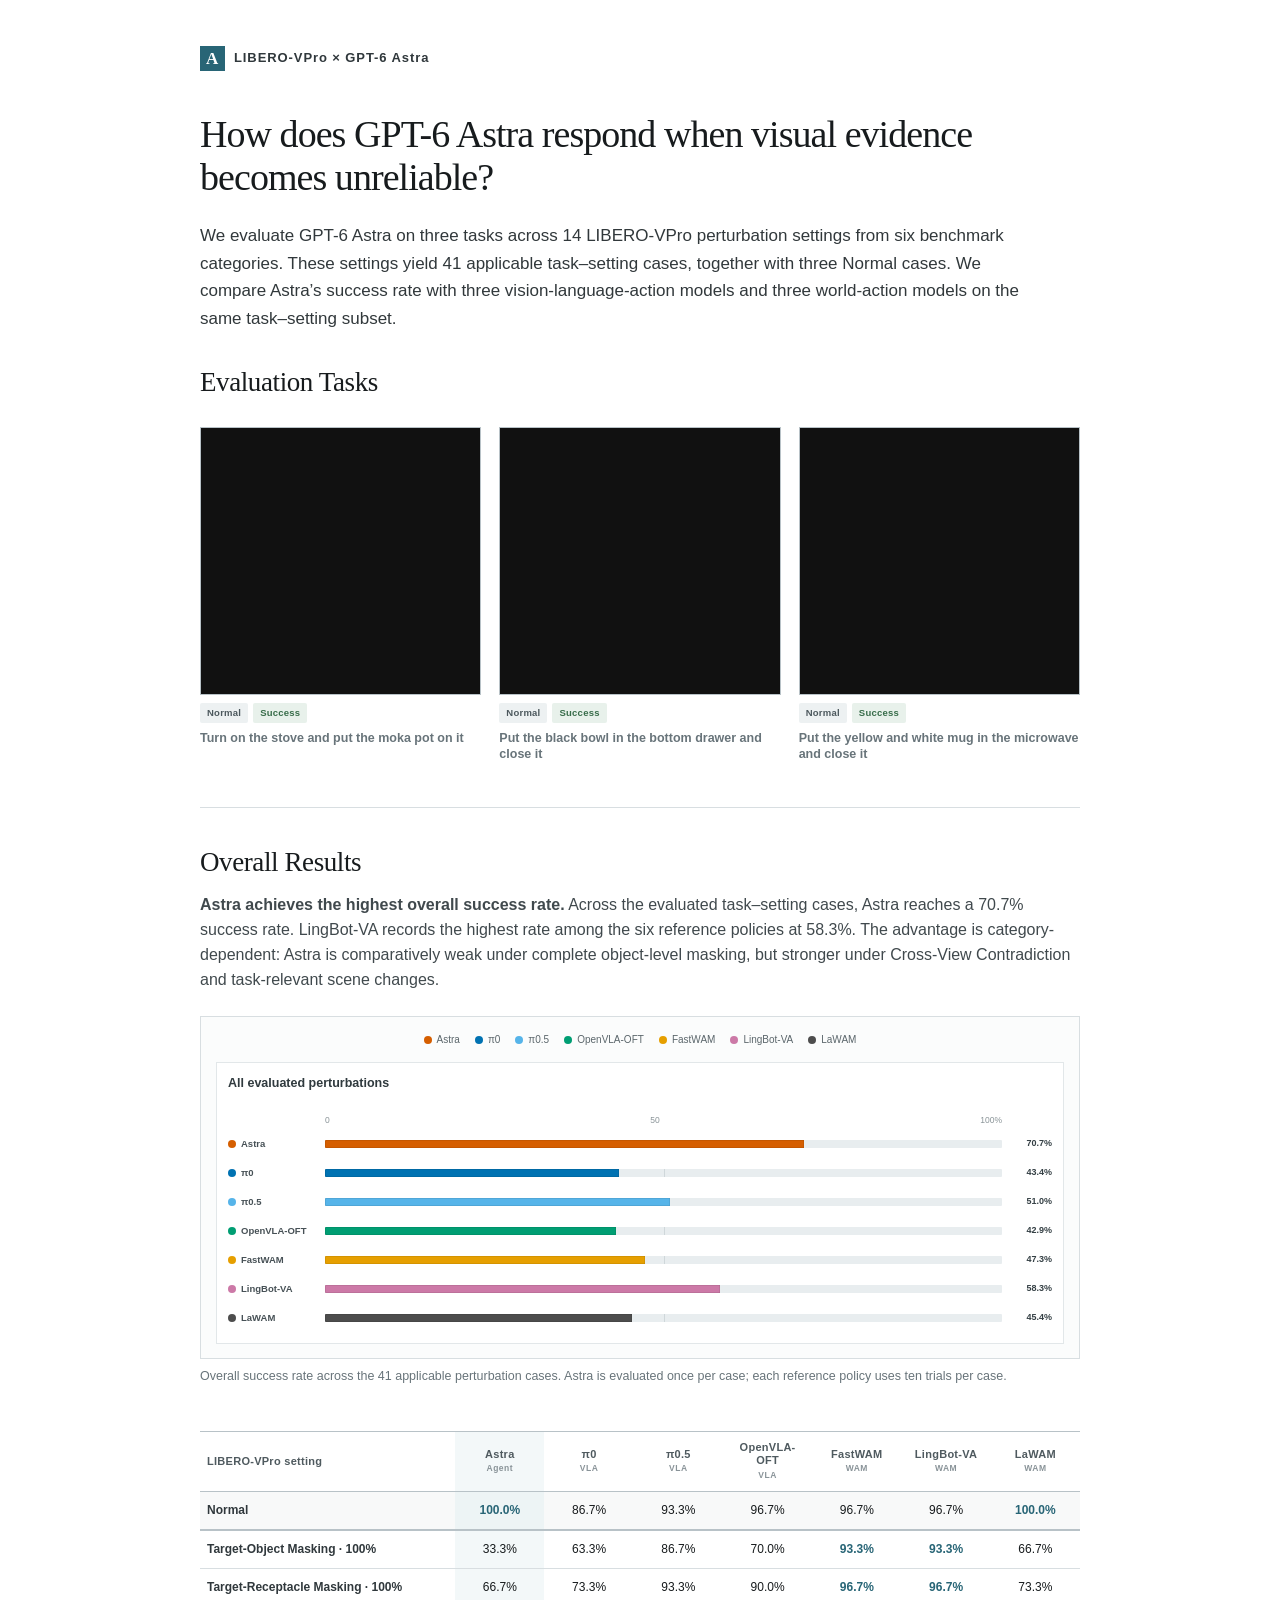
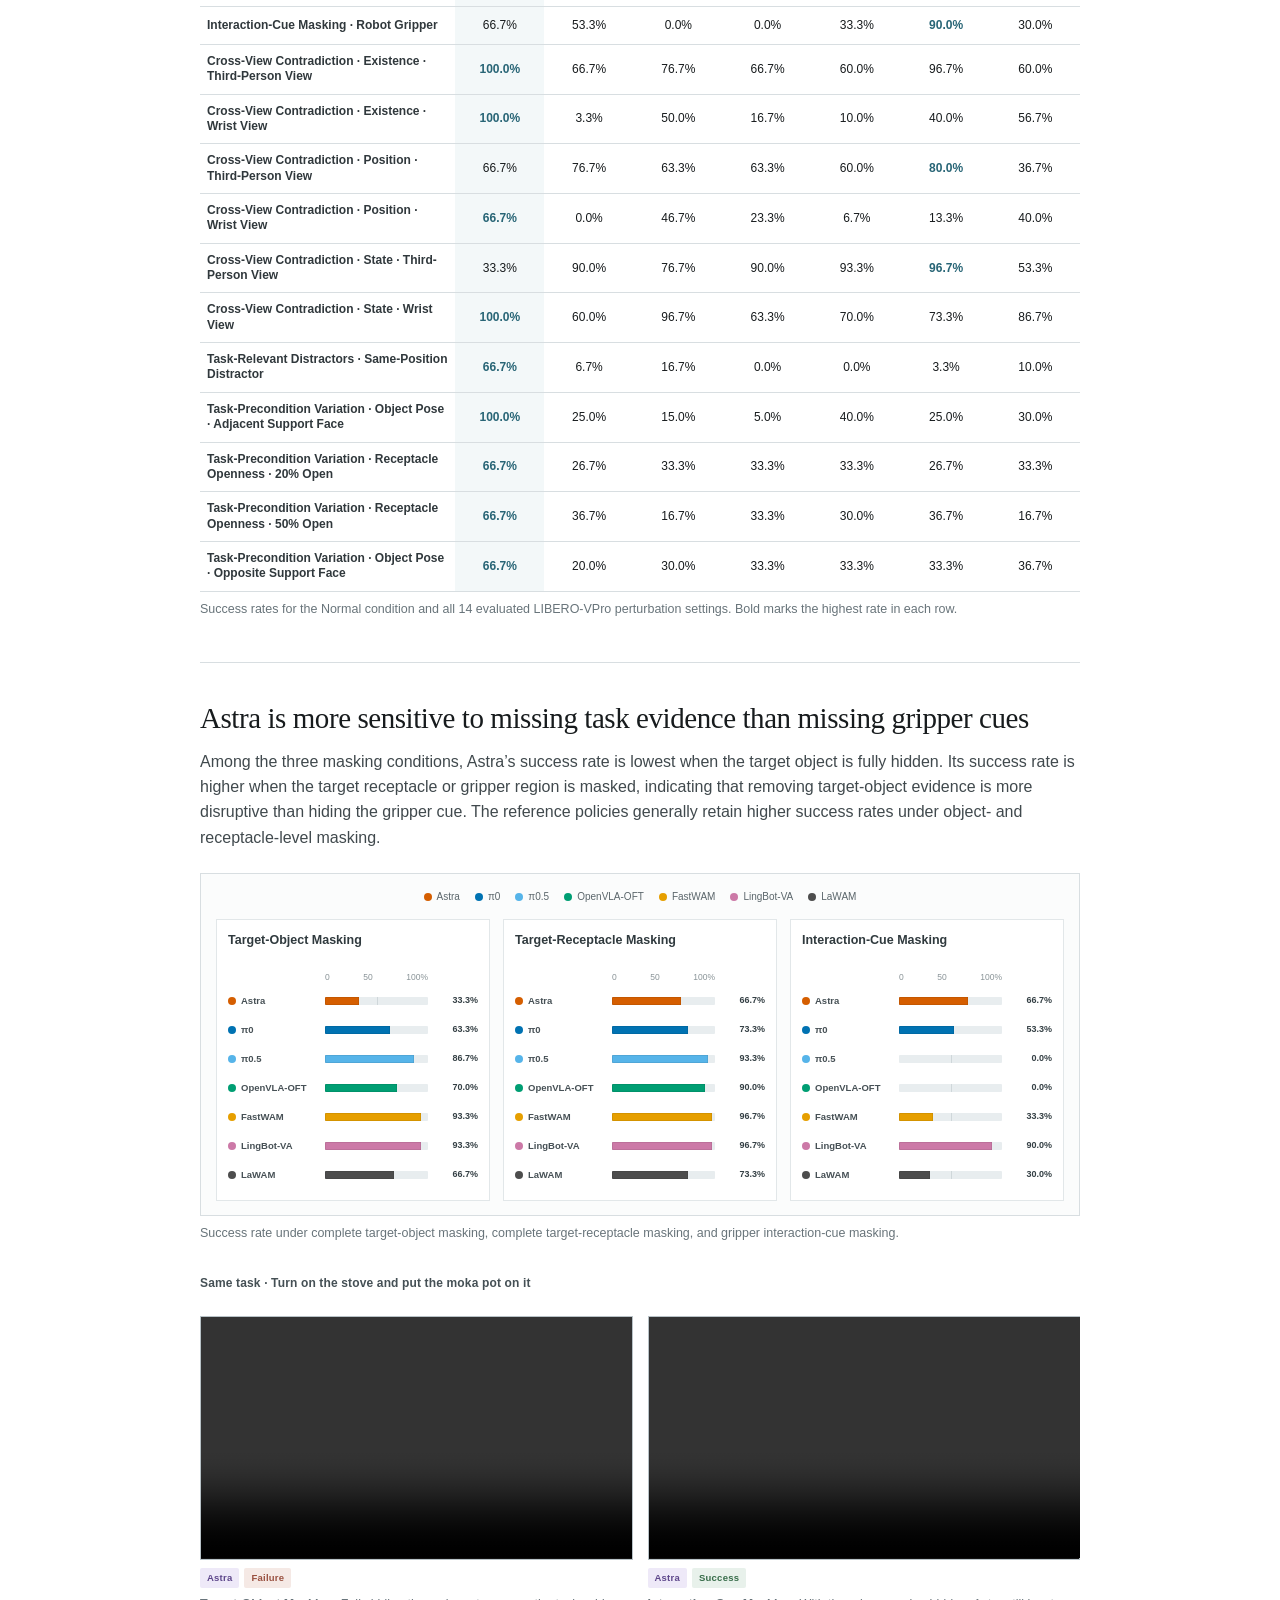
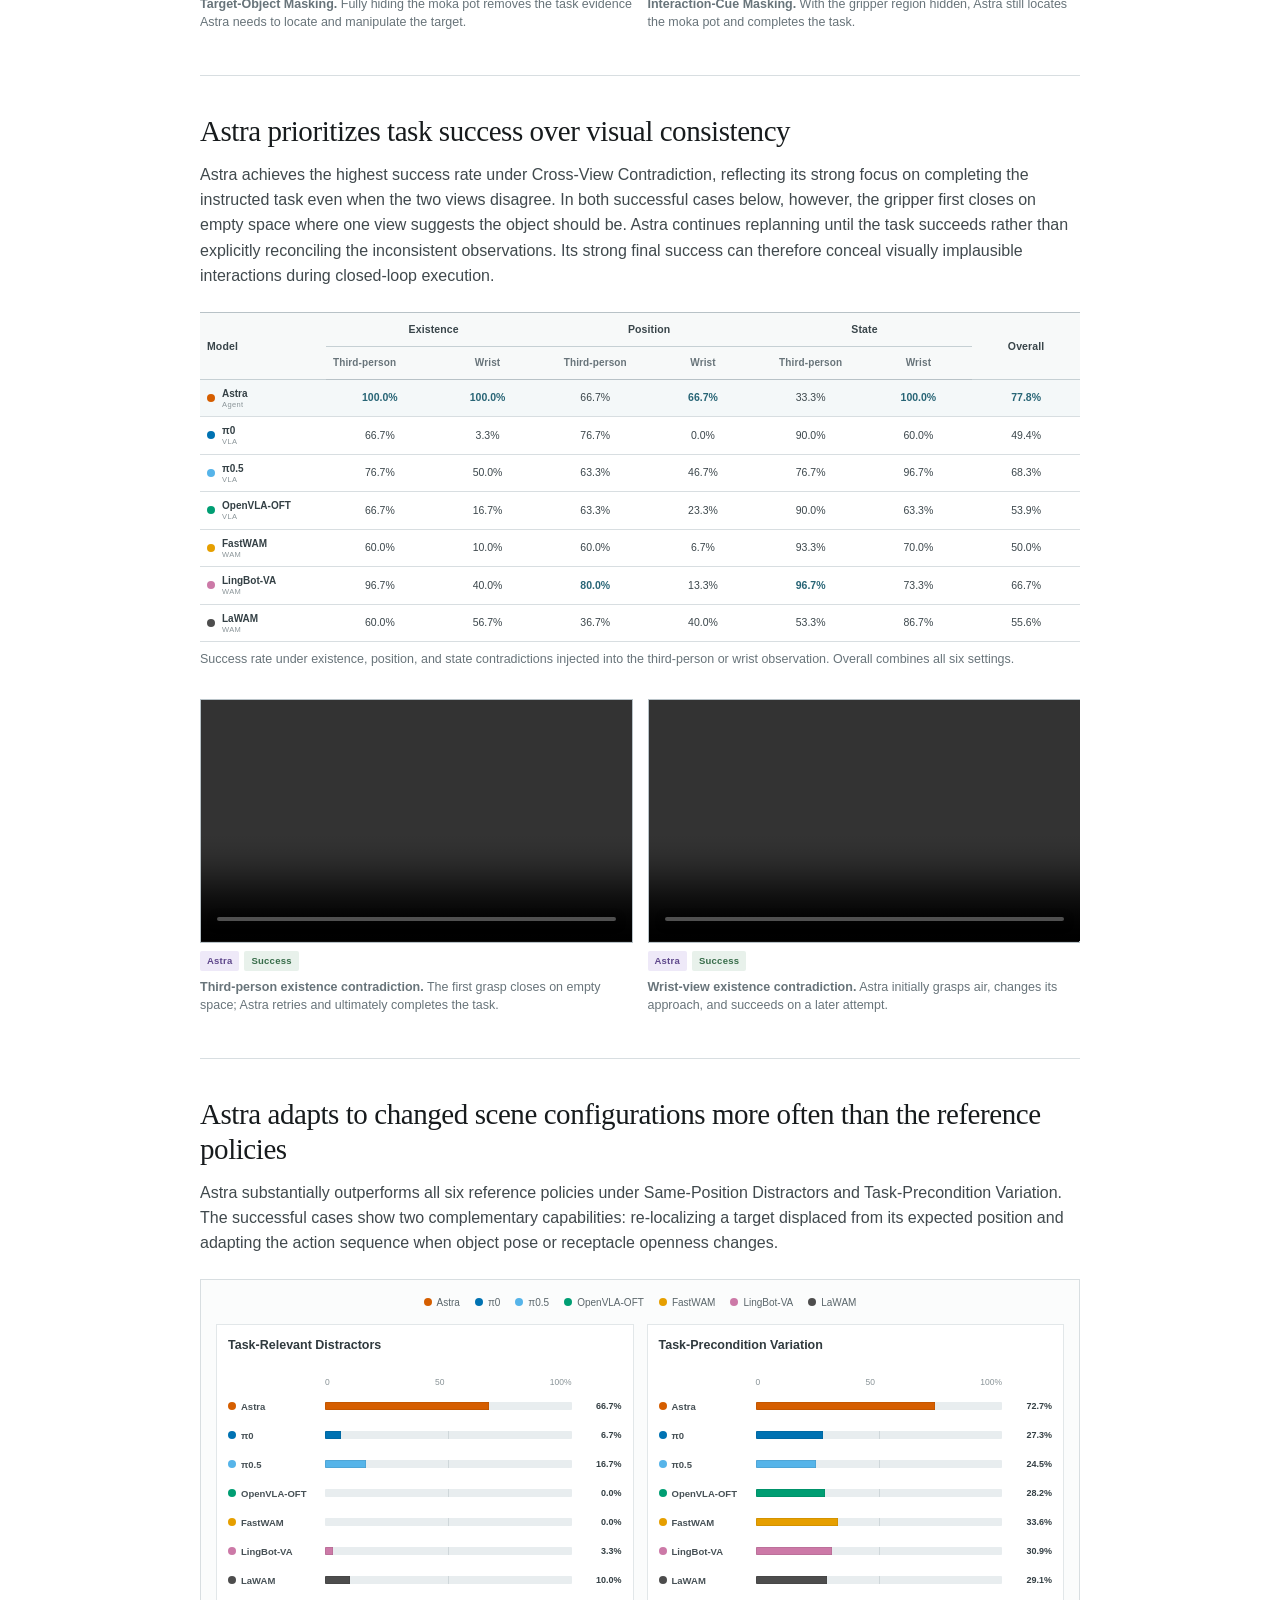
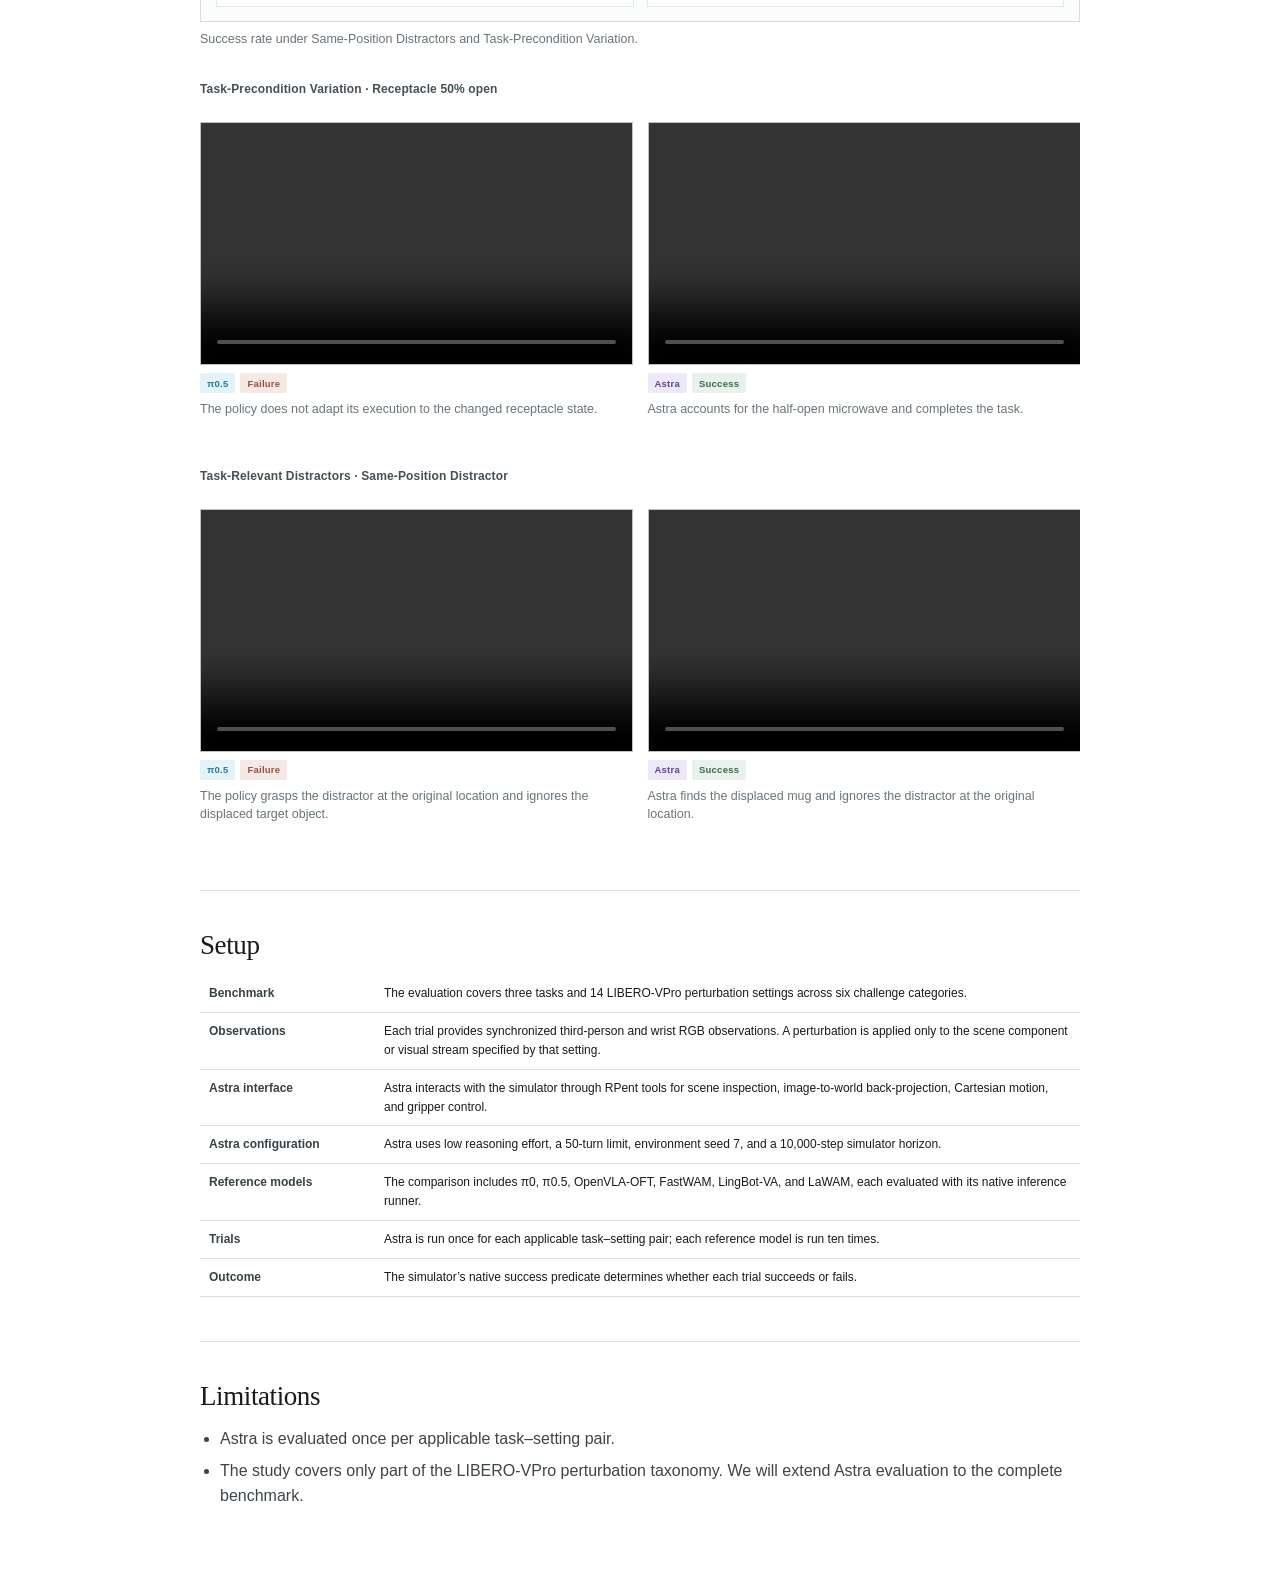
==== astra_libero-vpro.html @ 48357c85 "Rename Astra evaluation page" ====
<!doctype html>
<html lang="en">
<head>
  <meta charset="utf-8">
  <meta name="viewport" content="width=device-width, initial-scale=1">
  <title>GPT-6 Astra on LIBERO-VPro</title>
  <meta name="description" content="GPT-6 Astra evaluated on a targeted subset of LIBERO-VPro and compared with six robotic foundation models.">
  <link rel="canonical" href="https://huiqiongli.github.io/LIBERO-VPro/astra_libero-vpro.html">
  <link rel="stylesheet" href="assets/css/libero-vpro-formal.css?v=20260929-roboharm-structure-v23">
</head>
<body>
  <nav class="toc" aria-label="Contents">
    <div class="toc-title">Contents</div>
    <ul>
      <li><a href="#tasks">Evaluation Tasks</a></li>
      <li><a href="#results">Overall results</a></li>
      <li><a href="#key-findings">Key Findings</a></li>
      <li class="subitem"><a href="#visual-evidence-degradation">Visual Evidence Degradation</a></li>
      <li class="subitem"><a href="#visual-source-consistency">Cross-View Contradiction</a></li>
      <li class="subitem"><a href="#task-relevant-scene-variation">Task-Relevant Scene Variation</a></li>
      <li><a href="#setup">Setup</a></li>
      <li><a href="#limitations">Limitations</a></li>
    </ul>
  </nav>

  <main>
    <div class="wordmark"><span class="wordmark-mark">A</span><span>LIBERO-VPro × GPT-6 Astra</span></div>
    <h1 id="top">How does GPT-6 Astra respond when visual evidence becomes unreliable?</h1>
    <p class="lead">We evaluate GPT-6 Astra on three tasks across 14 LIBERO-VPro perturbation settings from six benchmark categories. These settings yield 41 applicable task–setting cases, together with three Normal cases. We compare Astra’s success rate with three vision-language-action models and three world-action models on the same task–setting subset.</p>

    <h2 class="section-kicker" id="tasks">Evaluation Tasks</h2>
    <div class="setups" aria-label="Evaluated tasks">
      <figure><div class="scene-frame"><video loop muted playsinline preload="metadata" data-playback-rate="2" src="assets/videos/astra_report/normal-stove-moka.mp4"></video></div><figcaption class="setup-title"><span class="case-meta"><span class="case-tag normal">Normal</span><span class="case-tag success">Success</span></span><span>Turn on the stove and put the moka pot on it</span></figcaption></figure>
      <figure><div class="scene-frame"><video loop muted playsinline preload="metadata" data-playback-rate="2" src="assets/videos/astra_report/normal-bowl-drawer.mp4"></video></div><figcaption class="setup-title"><span class="case-meta"><span class="case-tag normal">Normal</span><span class="case-tag success">Success</span></span><span>Put the black bowl in the bottom drawer and close it</span></figcaption></figure>
      <figure><div class="scene-frame"><video loop muted playsinline preload="metadata" data-playback-rate="2" src="assets/videos/astra_report/normal-mug-microwave.mp4"></video></div><figcaption class="setup-title"><span class="case-meta"><span class="case-tag normal">Normal</span><span class="case-tag success">Success</span></span><span>Put the yellow and white mug in the microwave and close it</span></figcaption></figure>
    </div>

    <hr>
    <h2 id="results">Overall Results</h2>
    <p class="sub result-summary"><strong>Astra achieves the highest overall success rate.</strong> Across the evaluated task–setting cases, Astra reaches a 70.7% success rate. LingBot-VA records the highest rate among the six reference policies at 58.3%. The advantage is category-dependent: Astra is comparatively weak under complete object-level masking, but stronger under Cross-View Contradiction and task-relevant scene changes.</p>
    <figure class="chart-figure">
      <div class="chart-panel" id="overall-chart"></div>
      <figcaption>Overall success rate across the 41 applicable perturbation cases. Astra is evaluated once per case; each reference policy uses ten trials per case.</figcaption>
    </figure>
    <div class="table-scroll"><table class="comparison-table condition-table" id="condition-comparison"><thead></thead><tbody></tbody></table></div>
    <p class="figcap">Success rates for the Normal condition and all 14 evaluated LIBERO-VPro perturbation settings. Bold marks the highest rate in each row.</p>

    <hr>
    <div class="section-marker" id="key-findings" aria-hidden="true"></div>
    <h2 class="headline" id="visual-evidence-degradation">Astra is more sensitive to missing task evidence than missing gripper cues</h2>
    <p class="sub">Among the three masking conditions, Astra’s success rate is lowest when the target object is fully hidden. Its success rate is higher when the target receptacle or gripper region is masked, indicating that removing target-object evidence is more disruptive than hiding the gripper cue. The reference policies generally retain higher success rates under object- and receptacle-level masking.</p>
    <figure class="chart-figure">
      <div class="chart-panel" id="masking-chart"></div>
      <figcaption>Success rate under complete target-object masking, complete target-receptacle masking, and gripper interaction-cue masking.</figcaption>
    </figure>
    <section class="comparison-example">
      <h4>Same task · Turn on the stove and put the moka pot on it</h4>
      <div class="vidgrid two comparison-pair">
        <figure><video loop muted playsinline controls preload="metadata" data-playback-rate="2" src="assets/videos/astra_report/target-object-mask-moka.mp4"></video><figcaption><span class="case-meta"><span class="case-tag model astra">Astra</span><span class="case-tag failure">Failure</span></span><strong>Target-Object Masking.</strong> Fully hiding the moka pot removes the task evidence Astra needs to locate and manipulate the target.</figcaption></figure>
        <figure><video loop muted playsinline controls preload="metadata" data-playback-rate="2" src="assets/videos/astra_report/gripper-mask-moka.mp4"></video><figcaption><span class="case-meta"><span class="case-tag model astra">Astra</span><span class="case-tag success">Success</span></span><strong>Interaction-Cue Masking.</strong> With the gripper region hidden, Astra still locates the moka pot and completes the task.</figcaption></figure>
      </div>
    </section>

    <hr>
    <h2 class="headline" id="visual-source-consistency">Astra prioritizes task success over visual consistency</h2>
    <p class="sub">Astra achieves the highest success rate under Cross-View Contradiction, reflecting its strong focus on completing the instructed task even when the two views disagree. In both successful cases below, however, the gripper first closes on empty space where one view suggests the object should be. Astra continues replanning until the task succeeds rather than explicitly reconciling the inconsistent observations. Its strong final success can therefore conceal visually implausible interactions during closed-loop execution.</p>
    <figure class="chart-figure">
      <div class="table-scroll" id="conflict-table"></div>
      <figcaption>Success rate under existence, position, and state contradictions injected into the third-person or wrist observation. Overall combines all six settings.</figcaption>
    </figure>
    <div class="vidgrid two">
      <figure><video loop muted playsinline controls preload="metadata" data-playback-rate="2" src="assets/videos/astra_report/cross-view-third-person-bowl.mp4"></video><figcaption><span class="case-meta"><span class="case-tag model astra">Astra</span><span class="case-tag success">Success</span></span><strong>Third-person existence contradiction.</strong> The first grasp closes on empty space; Astra retries and ultimately completes the task.</figcaption></figure>
      <figure><video loop muted playsinline controls preload="metadata" data-playback-rate="2" src="assets/videos/astra_report/cross-view-wrist-bowl.mp4"></video><figcaption><span class="case-meta"><span class="case-tag model astra">Astra</span><span class="case-tag success">Success</span></span><strong>Wrist-view existence contradiction.</strong> Astra initially grasps air, changes its approach, and succeeds on a later attempt.</figcaption></figure>
    </div>

    <hr>
    <h2 class="headline" id="task-relevant-scene-variation">Astra adapts to changed scene configurations more often than the reference policies</h2>
    <p class="sub">Astra substantially outperforms all six reference policies under Same-Position Distractors and Task-Precondition Variation. The successful cases show two complementary capabilities: re-localizing a target displaced from its expected position and adapting the action sequence when object pose or receptacle openness changes.</p>
    <figure class="chart-figure">
      <div class="chart-panel" id="scene-chart"></div>
      <figcaption>Success rate under Same-Position Distractors and Task-Precondition Variation.</figcaption>
    </figure>
    <div class="comparison-stack">
      <section class="comparison-example">
        <h4>Task-Precondition Variation · Receptacle 50% open</h4>
        <div class="vidgrid two comparison-pair">
          <figure><video loop muted playsinline controls preload="metadata" data-playback-rate="2" src="assets/videos/astra_report/pi05-open50-failure.mp4"></video><figcaption><span class="case-meta"><span class="case-tag model pi05">π0.5</span><span class="case-tag failure">Failure</span></span>The policy does not adapt its execution to the changed receptacle state.</figcaption></figure>
          <figure><video loop muted playsinline controls preload="metadata" data-playback-rate="2" src="assets/videos/astra_report/astra-open50-success.mp4"></video><figcaption><span class="case-meta"><span class="case-tag model astra">Astra</span><span class="case-tag success">Success</span></span>Astra accounts for the half-open microwave and completes the task.</figcaption></figure>
        </div>
      </section>
      <section class="comparison-example">
        <h4>Task-Relevant Distractors · Same-Position Distractor</h4>
        <div class="vidgrid two comparison-pair">
          <figure><video loop muted playsinline controls preload="metadata" data-playback-rate="2" src="assets/videos/astra_report/pi05-same-position-failure.mp4"></video><figcaption><span class="case-meta"><span class="case-tag model pi05">π0.5</span><span class="case-tag failure">Failure</span></span>The policy grasps the distractor at the original location and ignores the displaced target object.</figcaption></figure>
          <figure><video loop muted playsinline controls preload="metadata" data-playback-rate="2" src="assets/videos/astra_report/astra-same-position-success.mp4"></video><figcaption><span class="case-meta"><span class="case-tag model astra">Astra</span><span class="case-tag success">Success</span></span>Astra finds the displaced mug and ignores the distractor at the original location.</figcaption></figure>
        </div>
      </section>
    </div>

    <hr>
    <h2 id="setup">Setup</h2>
    <table class="techsheet">
      <tbody>
        <tr><td class="key">Benchmark</td><td>The evaluation covers three tasks and 14 LIBERO-VPro perturbation settings across six challenge categories.</td></tr>
        <tr><td class="key">Observations</td><td>Each trial provides synchronized third-person and wrist RGB observations. A perturbation is applied only to the scene component or visual stream specified by that setting.</td></tr>
        <tr><td class="key">Astra interface</td><td>Astra interacts with the simulator through RPent tools for scene inspection, image-to-world back-projection, Cartesian motion, and gripper control.</td></tr>
        <tr><td class="key">Astra configuration</td><td>Astra uses low reasoning effort, a 50-turn limit, environment seed 7, and a 10,000-step simulator horizon.</td></tr>
        <tr><td class="key">Reference models</td><td>The comparison includes π0, π0.5, OpenVLA-OFT, FastWAM, LingBot-VA, and LaWAM, each evaluated with its native inference runner.</td></tr>
        <tr><td class="key">Trials</td><td>Astra is run once for each applicable task–setting pair; each reference model is run ten times.</td></tr>
        <tr><td class="key">Outcome</td><td>The simulator’s native success predicate determines whether each trial succeeds or fails.</td></tr>
      </tbody>
    </table>

    <hr>
    <h2 id="limitations">Limitations</h2>
    <ul class="limits">
      <li>Astra is evaluated once per applicable task–setting pair.</li>
      <li>The study covers only part of the LIBERO-VPro perturbation taxonomy. We will extend Astra evaluation to the complete benchmark.</li>
    </ul>
  </main>
  <script src="assets/js/libero-vpro-formal.js?v=20260929-roboharm-structure-v23"></script>
</body>
</html>
---- assets/css/libero-vpro-formal.css ----
:root{
  --ink:#171b1d;
  --muted:#68747a;
  --line:#d8dee1;
  --line-dark:#b8c2c7;
  --teal:#286576;
  --teal-soft:#e9f1f3;
  --success:#4d8b61;
  --success-soft:#e8f1eb;
  --failure:#b86754;
  --failure-soft:#f5e9e5;
  --pending:#c5a25b;
  --pending-soft:#f5f0e5;
  --paper:#fff;
}

*{box-sizing:border-box}
html{scroll-behavior:smooth}
body{
  margin:0;
  background:var(--paper);
  color:var(--ink);
  font-family:"Helvetica Neue",Helvetica,Arial,sans-serif;
  font-size:16px;
  line-height:1.58;
  text-rendering:optimizeLegibility;
}
a{color:var(--teal);text-decoration:none}
a:hover{text-decoration:underline}
main{width:min(880px,calc(100% - 44px));margin:0 auto;padding:46px 0 72px}

.toc{display:none}
.wordmark{display:flex;align-items:center;gap:9px;margin-bottom:42px;font-size:13px;font-weight:700;letter-spacing:.07em;color:#30383c}
.wordmark-mark{display:grid;place-items:center;width:25px;height:25px;background:var(--teal);color:#fff;font-family:Georgia,serif;font-size:17px;font-weight:700;line-height:1}
.wordmark small{margin-left:auto;color:#8a9499;font-size:10px;font-weight:600;letter-spacing:.12em;text-transform:uppercase}
h1{max-width:790px;margin:0 0 13px;font-family:Georgia,"Times New Roman",serif;font-size:38px;font-weight:500;line-height:1.12;letter-spacing:-.025em}
.date,.byline{margin:0;color:var(--muted);font-size:13px}
.byline{margin-top:2px}
.lead{max-width:820px;margin:24px 0 28px;font-size:17px;line-height:1.62;color:#31383b}

h2{margin:0 0 13px;font-family:Georgia,"Times New Roman",serif;font-size:27px;font-weight:500;line-height:1.2;letter-spacing:-.015em}
h2.headline{font-size:29px}
.section-kicker{margin-top:34px}
h3{font-size:18px;line-height:1.35}
.section-marker{height:1px;margin-top:-1px}
.subhead{margin:31px 0 7px;font-family:Georgia,"Times New Roman",serif;font-size:21px;font-weight:500}
.protocol-heading{margin:24px 0 6px;font-size:15px;font-weight:700;letter-spacing:.01em;color:#303a3e}
.analysis-heading{margin:34px 0 9px;padding-top:2px;font-family:Georgia,"Times New Roman",serif;font-size:23px;font-weight:500;line-height:1.25}
.sub{margin:0 0 19px;color:#40494d}
hr{height:1px;border:0;background:var(--line);margin:44px 0 38px}

figure{margin:0}
figcaption,.figcap{margin:8px 0 0;color:var(--muted);font-size:12.5px;line-height:1.46}
video{display:block;width:100%;background:#111;border:1px solid var(--line-dark)}
.setups{display:grid;grid-template-columns:repeat(3,1fr);gap:18px;margin:28px 0 31px}
.setups figure{min-width:0}
.scene-frame{position:relative;aspect-ratio:1.05/1;overflow:hidden;background:#e9edef;border:1px solid var(--line-dark)}
.scene-frame video{position:absolute;top:0;left:0;width:200%;max-width:none;height:100%;border:0;object-fit:fill}
.setup-title{margin-top:8px;font-size:12.5px;font-weight:600;line-height:1.35}
.setup-id{margin-top:2px;color:var(--muted);font-size:11px}
.case-meta{display:flex;flex-wrap:wrap;gap:5px;margin:0 0 7px}
.case-tag{display:inline-flex;align-items:center;min-height:20px;padding:2px 7px;border-radius:2px;font-size:9.5px;font-weight:750;line-height:1;letter-spacing:.025em}
.case-tag.normal{background:#edf1f2;color:#4c585d}
.case-tag.success{background:var(--success-soft);color:#376c49}
.case-tag.failure{background:var(--failure-soft);color:#99503f}
.case-tag.model{background:#edf1f2;color:#465157}
.case-tag.model.astra{background:#eee9f8;color:#5e478b}
.case-tag.model.pi05{background:#e4f3f8;color:#277b9b}
.comparison-stack{display:grid;gap:24px;margin-top:12px}
.comparison-example{padding-top:1px}
.comparison-example h4{margin:0 0 9px;color:#455055;font-size:12px;font-weight:700;letter-spacing:.012em}
.comparison-pair{margin-top:0}
.comparison-pair figure{min-width:0}
.compare{margin:24px 0 6px}
.lead-video video{max-height:500px;object-fit:contain}
.evidence-video{width:min(650px,100%);margin:24px auto 0}
.task-video{margin:15px 0 34px}
.task-video video{max-height:480px;object-fit:contain}
.vidgrid{display:grid;gap:15px;margin:23px 0}
.vidgrid.two{grid-template-columns:repeat(2,minmax(0,1fr))}
.vidgrid video{aspect-ratio:16/9;object-fit:contain}

/* Comparative result charts */
.chart-figure{margin:23px 0 31px}
.chart-panel{padding:15px 15px 14px;border:1px solid var(--line);background:#fbfcfc}
.chart-legend{display:flex;justify-content:center;flex-wrap:wrap;gap:8px 15px;margin:0 2px 14px;color:#5b666b;font-size:10px}
.chart-legend span{display:inline-flex;align-items:center;gap:5px}
.chart-legend i,.bar-model i,.heatmap-model i{display:inline-block;width:8px;height:8px;border-radius:50%;background:var(--legend-color,var(--model-color))}
.bar-panels{display:grid;gap:13px}
.bar-panels.three{grid-template-columns:repeat(3,minmax(0,1fr))}
.bar-panels.two{grid-template-columns:repeat(2,minmax(0,1fr))}
.bar-panel{min-width:0;padding:12px 11px 11px;background:#fff;border:1px solid #e2e7e9}
.bar-panel h4{min-height:34px;margin:0 0 7px;font-size:12.5px;line-height:1.3;font-weight:700;color:#303a3e}
.bar-axis{display:flex;justify-content:space-between;margin:0 50px 5px 97px;color:#8a9498;font-size:8.5px;line-height:1}
.bar-row{display:grid;grid-template-columns:90px minmax(48px,1fr) 43px;gap:7px;align-items:center}
.bar-row{min-height:29px}
.bar-model{display:flex;align-items:center;gap:5px;min-width:0;white-space:nowrap;font-size:9.5px;font-weight:600;color:#475156}
.bar-model i{flex:0 0 auto;background:var(--model-color)}
.bar-track{position:relative;height:8px;overflow:hidden;background:#e8edef;border-radius:1px}
.bar-track::after{content:"";position:absolute;top:0;bottom:0;left:50%;width:1px;background:#cfd7da}
.bar-fill{position:relative;z-index:1;display:block;height:100%;min-width:0;background:var(--bar-color);box-shadow:inset 0 0 0 .5px rgba(0,0,0,.16)}
.bar-stat{text-align:right;font-variant-numeric:tabular-nums;line-height:1.05}
.bar-stat strong{display:block;font-size:9px;color:#354045}

.heatmap-panel{padding:15px 14px 12px}
.heatmap-scroll{overflow-x:auto;padding-bottom:2px}
.heatmap-grid{display:grid;grid-template-columns:106px repeat(7,minmax(82px,1fr));gap:4px;min-width:790px}
.heatmap-corner,.heatmap-header{display:flex;min-height:48px;flex-direction:column;justify-content:flex-end;padding:5px 6px;color:#667176;font-size:9px;line-height:1.18}
.heatmap-corner{font-weight:700}
.heatmap-header{text-align:center}
.heatmap-header strong{font-size:10px;color:#3d484d}
.heatmap-header small{margin-top:3px;font-size:8px}
.heatmap-model{display:grid;grid-template-columns:9px 1fr;grid-template-rows:auto auto;column-gap:6px;align-content:center;min-height:48px;padding:5px 6px;background:#fff;border-bottom:1px solid #e6eaec}
.heatmap-model i{grid-row:1/3;align-self:center;background:var(--model-color)}
.heatmap-model strong{font-size:10px;line-height:1.12;color:#344045}
.heatmap-model small{margin-top:2px;color:#90999d;font-size:7.5px;letter-spacing:.04em}
.heatmap-cell{display:flex;min-height:48px;flex-direction:column;align-items:center;justify-content:center;background:var(--heat);color:#263235;font-variant-numeric:tabular-nums}
.heatmap-cell.dark{color:#fff}
.heatmap-cell strong{font-size:10px;line-height:1}
.heatmap-cell small{margin-top:4px;font-size:7.5px;opacity:.82}
.heatmap-scale{display:flex;align-items:center;justify-content:flex-end;gap:7px;margin-top:11px;color:#778287;font-size:8.5px}
.heatmap-scale i{display:block;width:100px;height:7px;background:linear-gradient(90deg,#f1f5f3,#286576)}

.conflict-table{min-width:800px;margin-top:1px;table-layout:fixed;background:#fff;border-top:1px solid var(--line-dark)}
.conflict-table th,.conflict-table td{text-align:center;vertical-align:middle;padding:8px 7px}
.conflict-table thead th{border-top:0;background:#f7f9f9;font-size:10px;letter-spacing:.012em}
.conflict-table thead tr:first-child th{border-bottom:1px solid #c6d0d4;color:#39454a;font-size:10.5px}
.conflict-table thead tr:nth-child(2) th{color:#68747a;font-weight:600}
.conflict-table th:first-child,.conflict-table td:first-child{width:126px;text-align:left}
.conflict-table tbody tr:first-child td{background:#f4f8f9}
.conflict-model{display:flex;align-items:center;gap:7px;white-space:nowrap}
.conflict-model>i{display:block;flex:0 0 auto;width:8px;height:8px;border-radius:50%;background:var(--model-color)}
.conflict-model span{display:flex;min-width:0;flex-direction:column}
.conflict-model strong{color:#344045;font-size:10px;line-height:1.1}
.conflict-model small{margin-top:2px;color:#8a9498;font-size:7.5px;line-height:1;letter-spacing:.05em}
.conflict-rate{font-size:10.5px;font-variant-numeric:tabular-nums;color:#3b464b}
.conflict-rate.best-result{color:var(--teal);font-weight:800}

/* Matrices */
.conflict-grid{margin:20px 0 12px;overflow-x:auto}
.matrix{width:100%;border-collapse:collapse;table-layout:fixed}
.matrix th,.matrix td{border-bottom:1px solid var(--line);padding:10px 9px;text-align:center;font-size:12px}
.matrix th:first-child,.matrix td:first-child{text-align:left;width:32%}
.matrix thead th{border-top:1px solid var(--line-dark);color:var(--muted);font-size:11px;font-weight:600}
.conflict-summary{display:flex;align-items:center;justify-content:center;gap:6px}
.conflict-summary strong{font-size:14px}
.conflict-summary small{color:var(--muted);font-size:10px}

/* Tables */
table{width:100%;border-collapse:collapse}
th,td{padding:9px 9px;border-bottom:1px solid var(--line);vertical-align:top;text-align:left}
thead th{border-top:1px solid var(--line-dark);border-bottom:1px solid var(--line-dark);color:#4f5a5f;font-size:11px;font-weight:700;letter-spacing:.025em}
tbody td{font-size:12px}
.right{text-align:right}
.techsheet .key{width:175px;font-weight:700;color:#384246}
.settings-table td:first-child{width:28%;font-weight:600}
.table-scroll{overflow-x:auto}
.comparison-table{min-width:860px;margin-top:15px;table-layout:fixed}
.comparison-table th,.comparison-table td{text-align:center;vertical-align:middle;padding:9px 7px}
.comparison-table th:first-child,.comparison-table td:first-child{width:25%;text-align:left}
.comparison-table th:nth-child(2),.comparison-table td:nth-child(2){background:#f3f8f9}
.comparison-table .baseline-row td{border-bottom:2px solid var(--line-dark);background:#f8f9f9}
.comparison-table .baseline-row td:nth-child(2){background:#edf4f5}
.comparison-label{display:block;font-weight:600;line-height:1.28;color:#30383c}
.comparison-model{display:block;line-height:1.15}
.comparison-family{display:block;margin-top:2px;color:#899398;font-size:8.5px;font-weight:600;letter-spacing:.06em}
.comparison-rate{display:block;font-size:12px;font-variant-numeric:tabular-nums}
.comparison-rate.best-result{color:var(--teal);font-weight:800}
.comparison-rate.not-comparable{color:#69757a}
.comparison-missing{color:#9ca5a9}
.compact-comparison th:first-child,.compact-comparison td:first-child{width:27%}
.condition-table th:first-child,.condition-table td:first-child{width:29%}
.limits{margin:7px 0 0;padding-left:20px;color:#3c4549}
.limits li{margin:7px 0}
footer{margin-top:50px;padding-top:16px;border-top:1px solid var(--line);color:#929a9e;font-size:10.5px}

@media(min-width:1360px){
  .toc{display:block;position:fixed;top:48px;left:max(28px,calc(50vw - 650px));width:176px;color:#7a858a;font-size:11px;line-height:1.25}
  .toc-title{margin-bottom:8px;color:#424b4f;font-weight:700}
  .toc ul{margin:0;padding:0;list-style:none;border-left:1px solid var(--line)}
  .toc li{margin:0}
  .toc a{display:block;padding:4px 0 4px 11px;color:inherit}
  .toc a:hover,.toc a.active{color:var(--teal);text-decoration:none}
  .toc a.active{border-left:2px solid var(--teal);margin-left:-1px;font-weight:700}
  .toc .subitem a{padding-left:22px;font-size:10px}
}

@media(max-width:720px){
  main{width:min(100% - 28px,880px);padding-top:25px}
  .wordmark{margin-bottom:29px}
  h1{font-size:31px}
  h2,h2.headline{font-size:25px}
  .lead{font-size:15.5px}
  .setups{grid-template-columns:1fr;gap:19px}
  .scene-frame{aspect-ratio:16/8.8}
  .vidgrid.two{grid-template-columns:1fr}
  .bar-panels.three,.bar-panels.two{grid-template-columns:1fr}
  .bar-panel h4{min-height:0}
  .techsheet .key{width:115px}
}
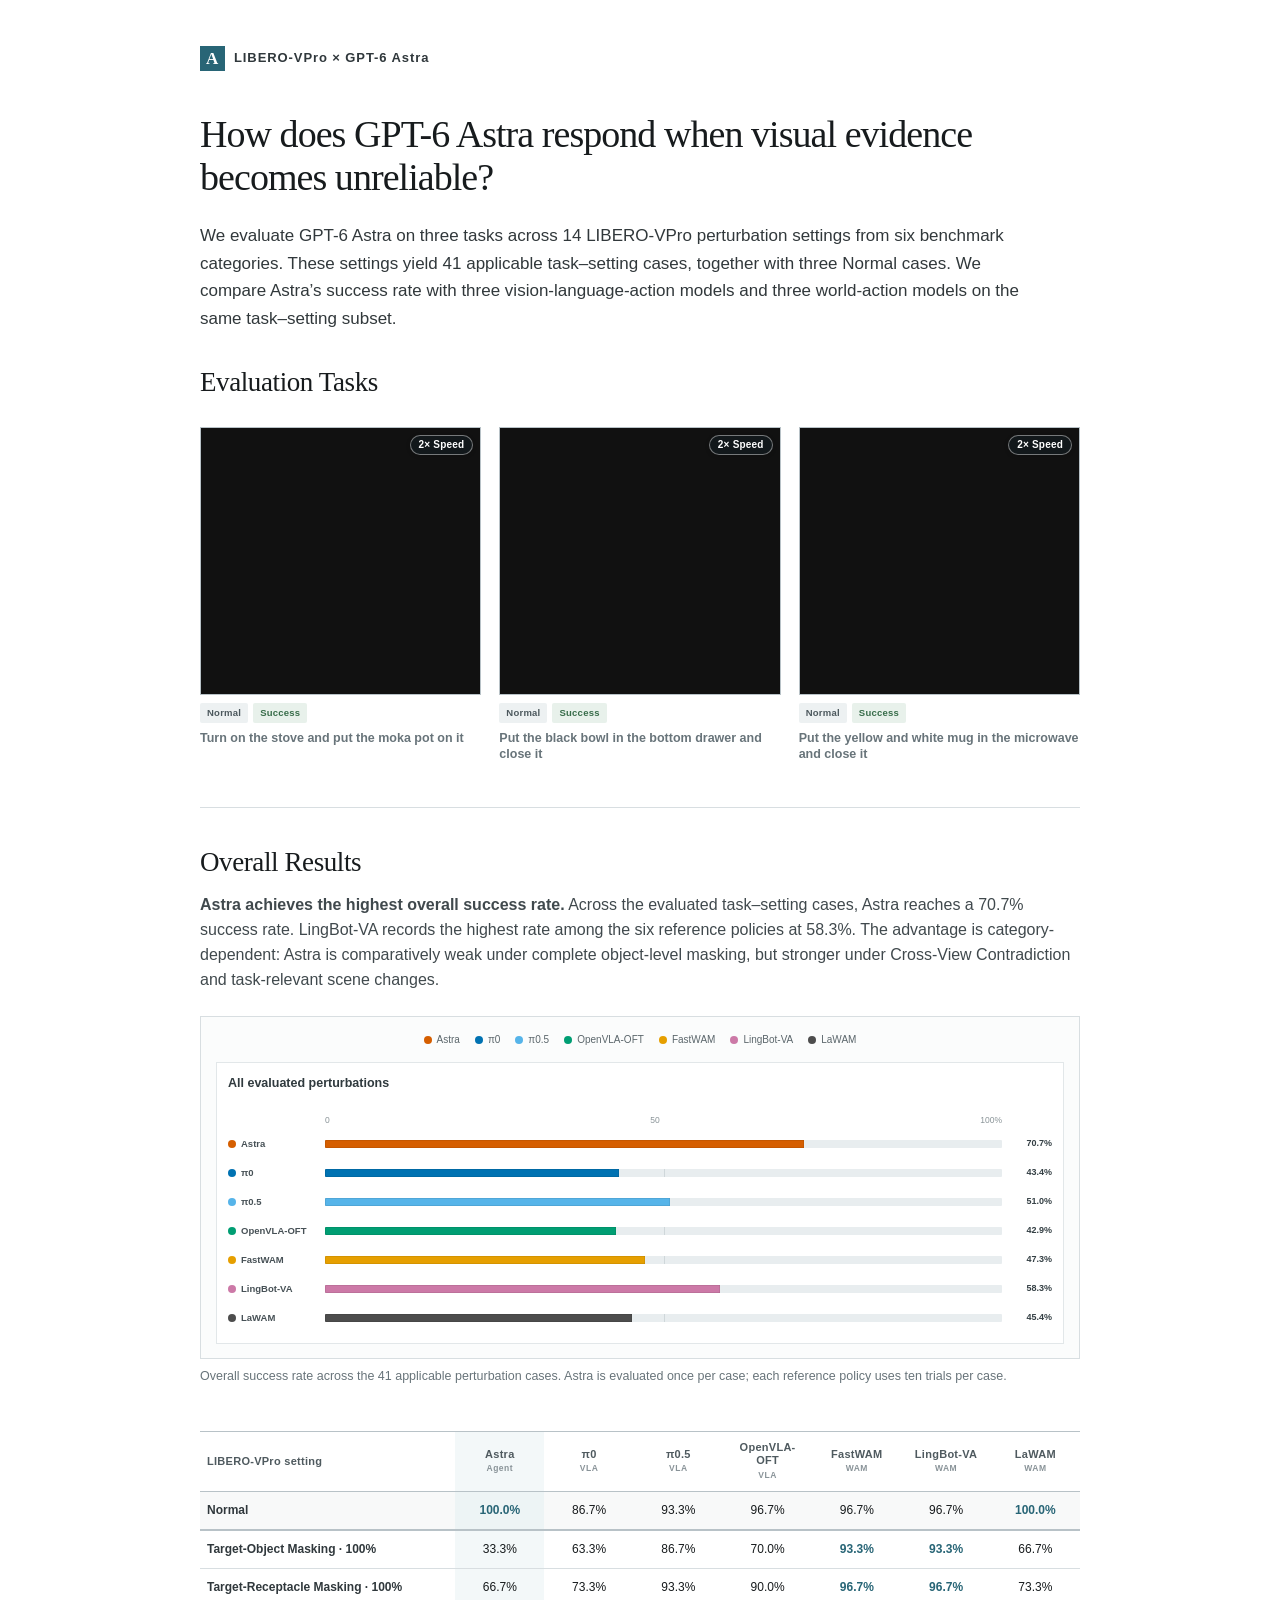
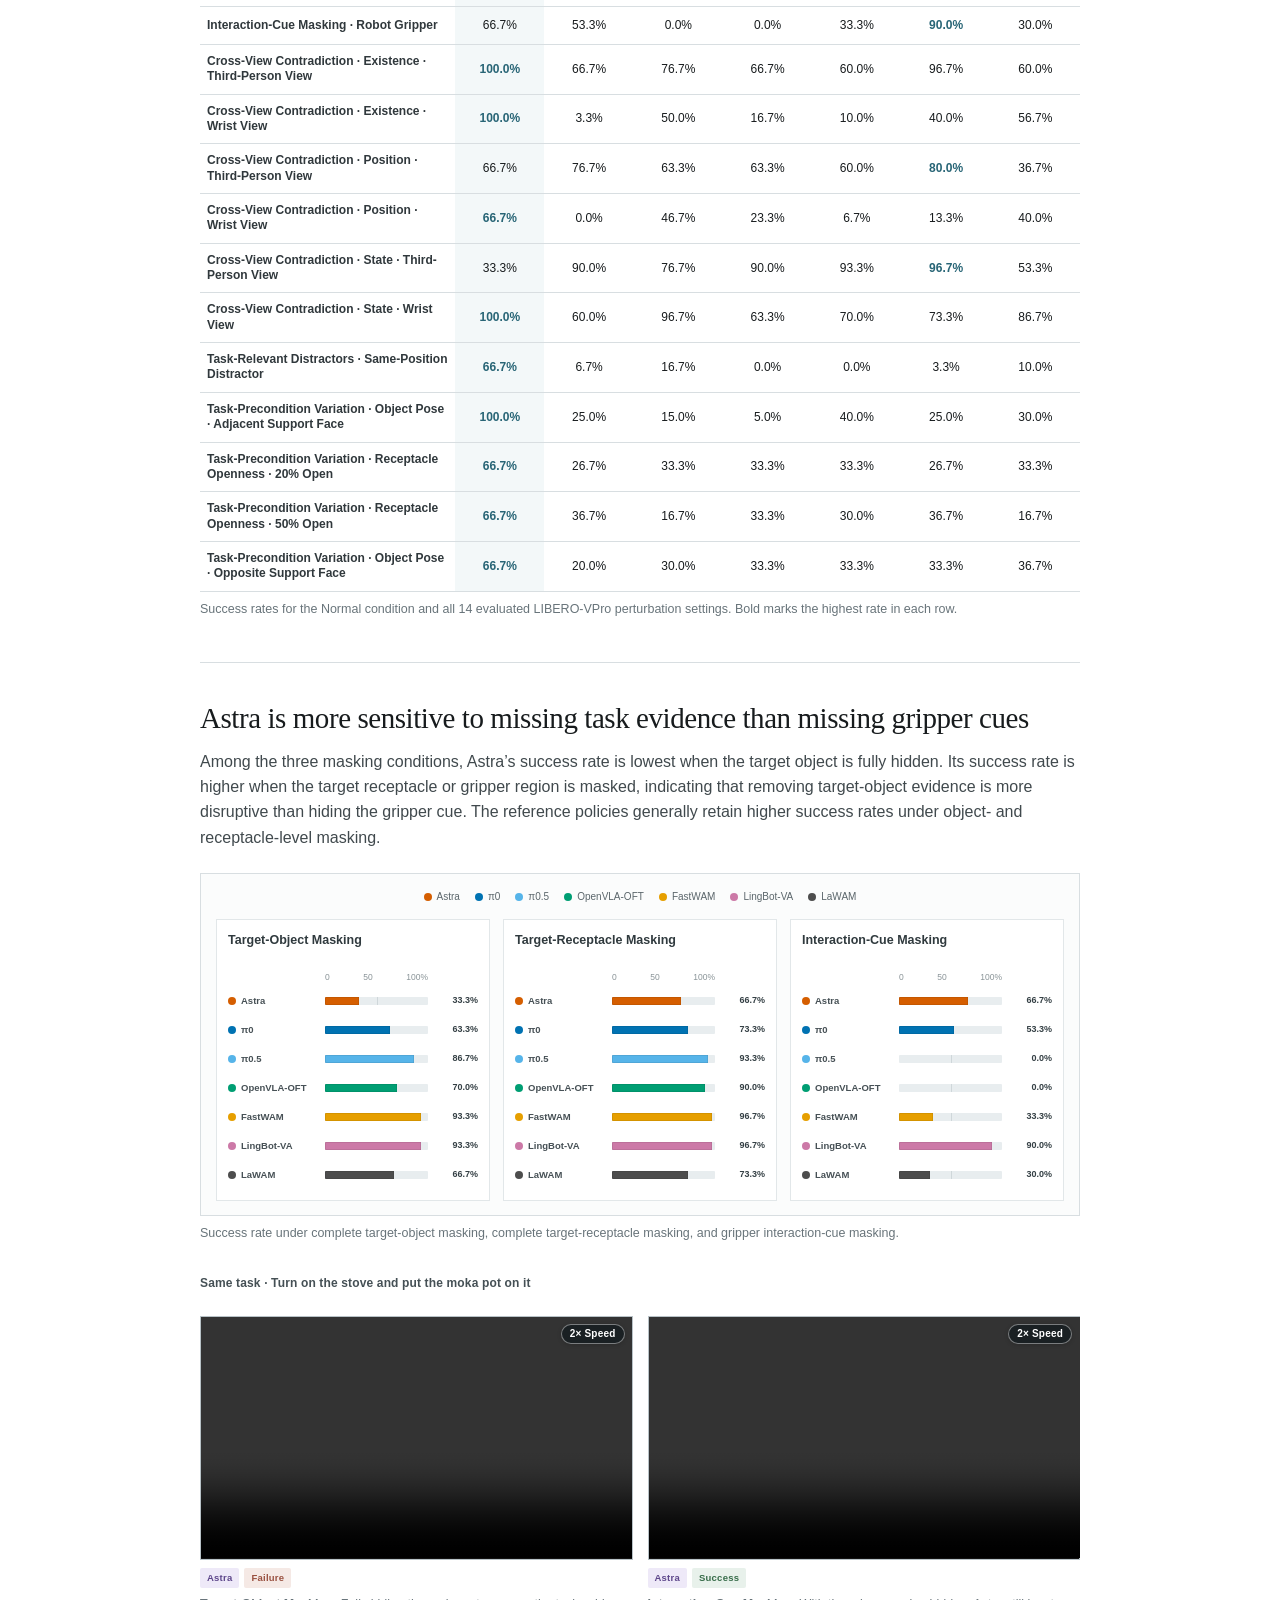
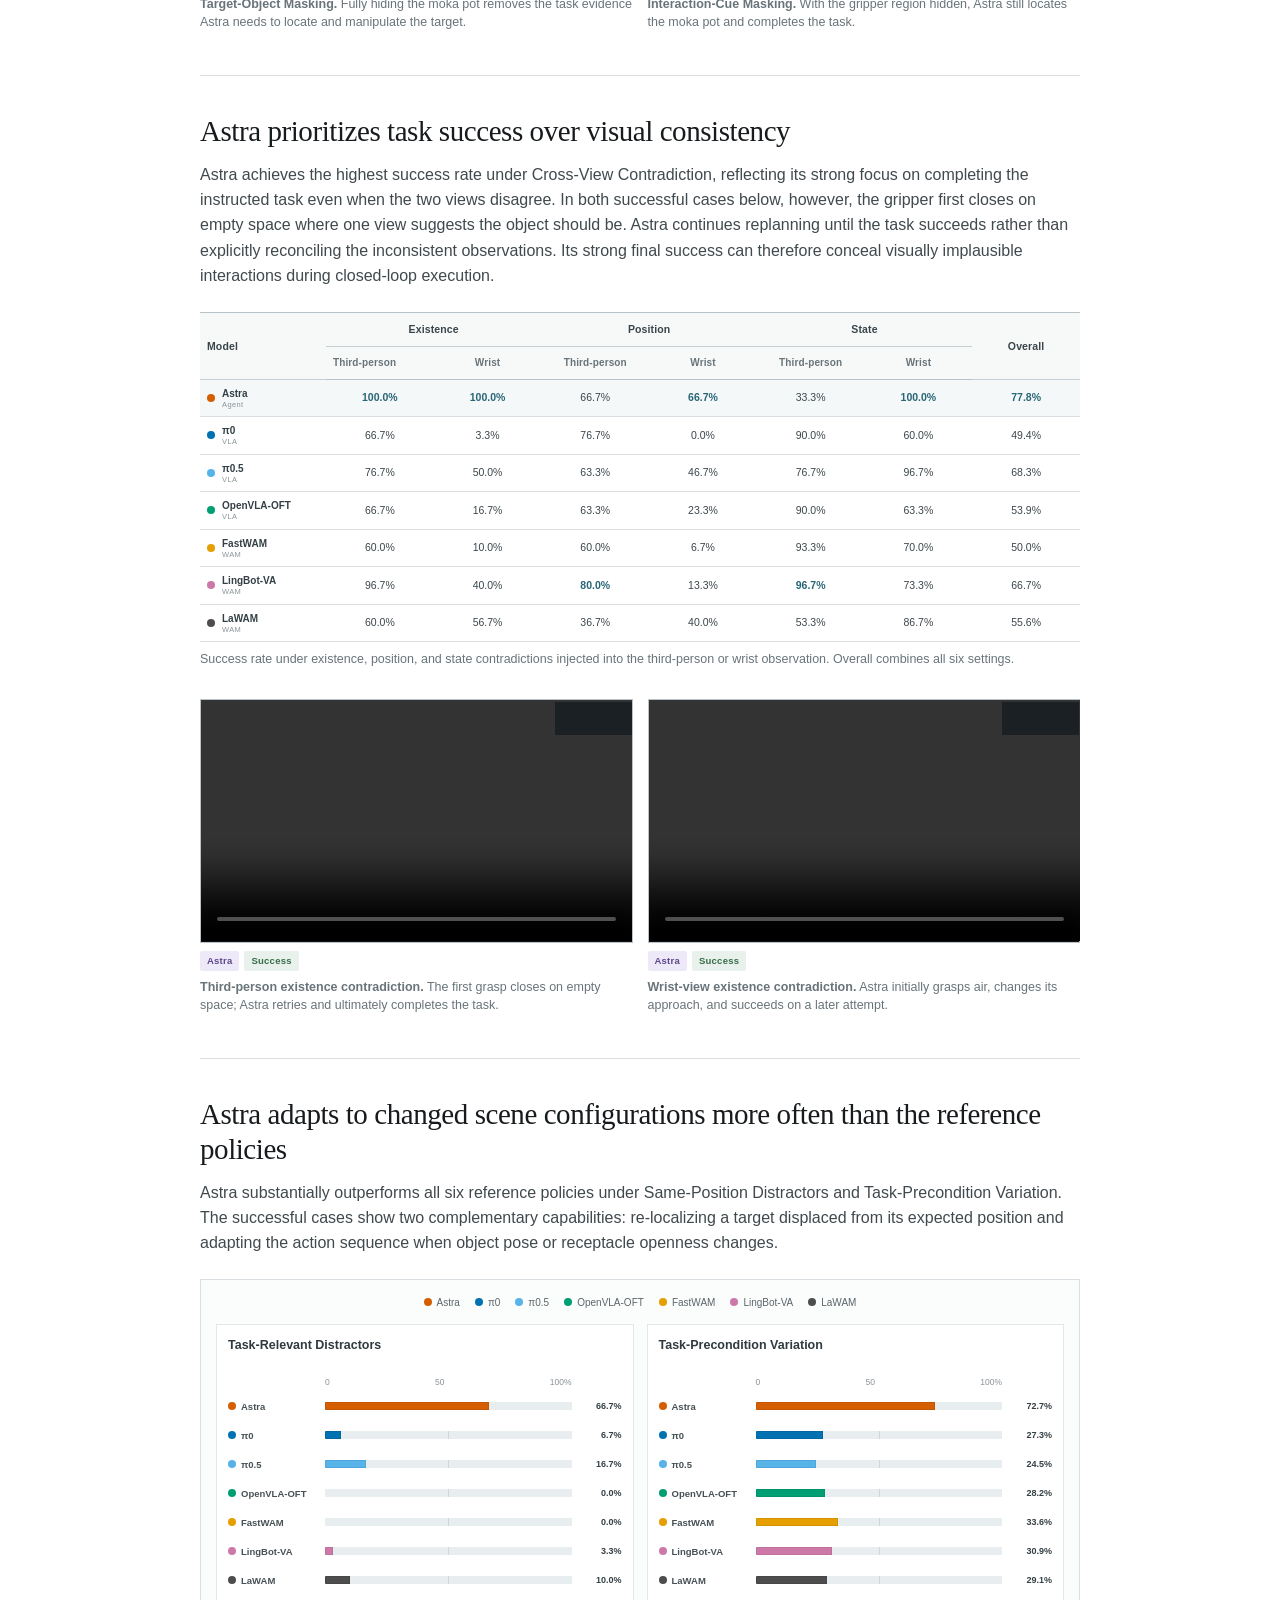
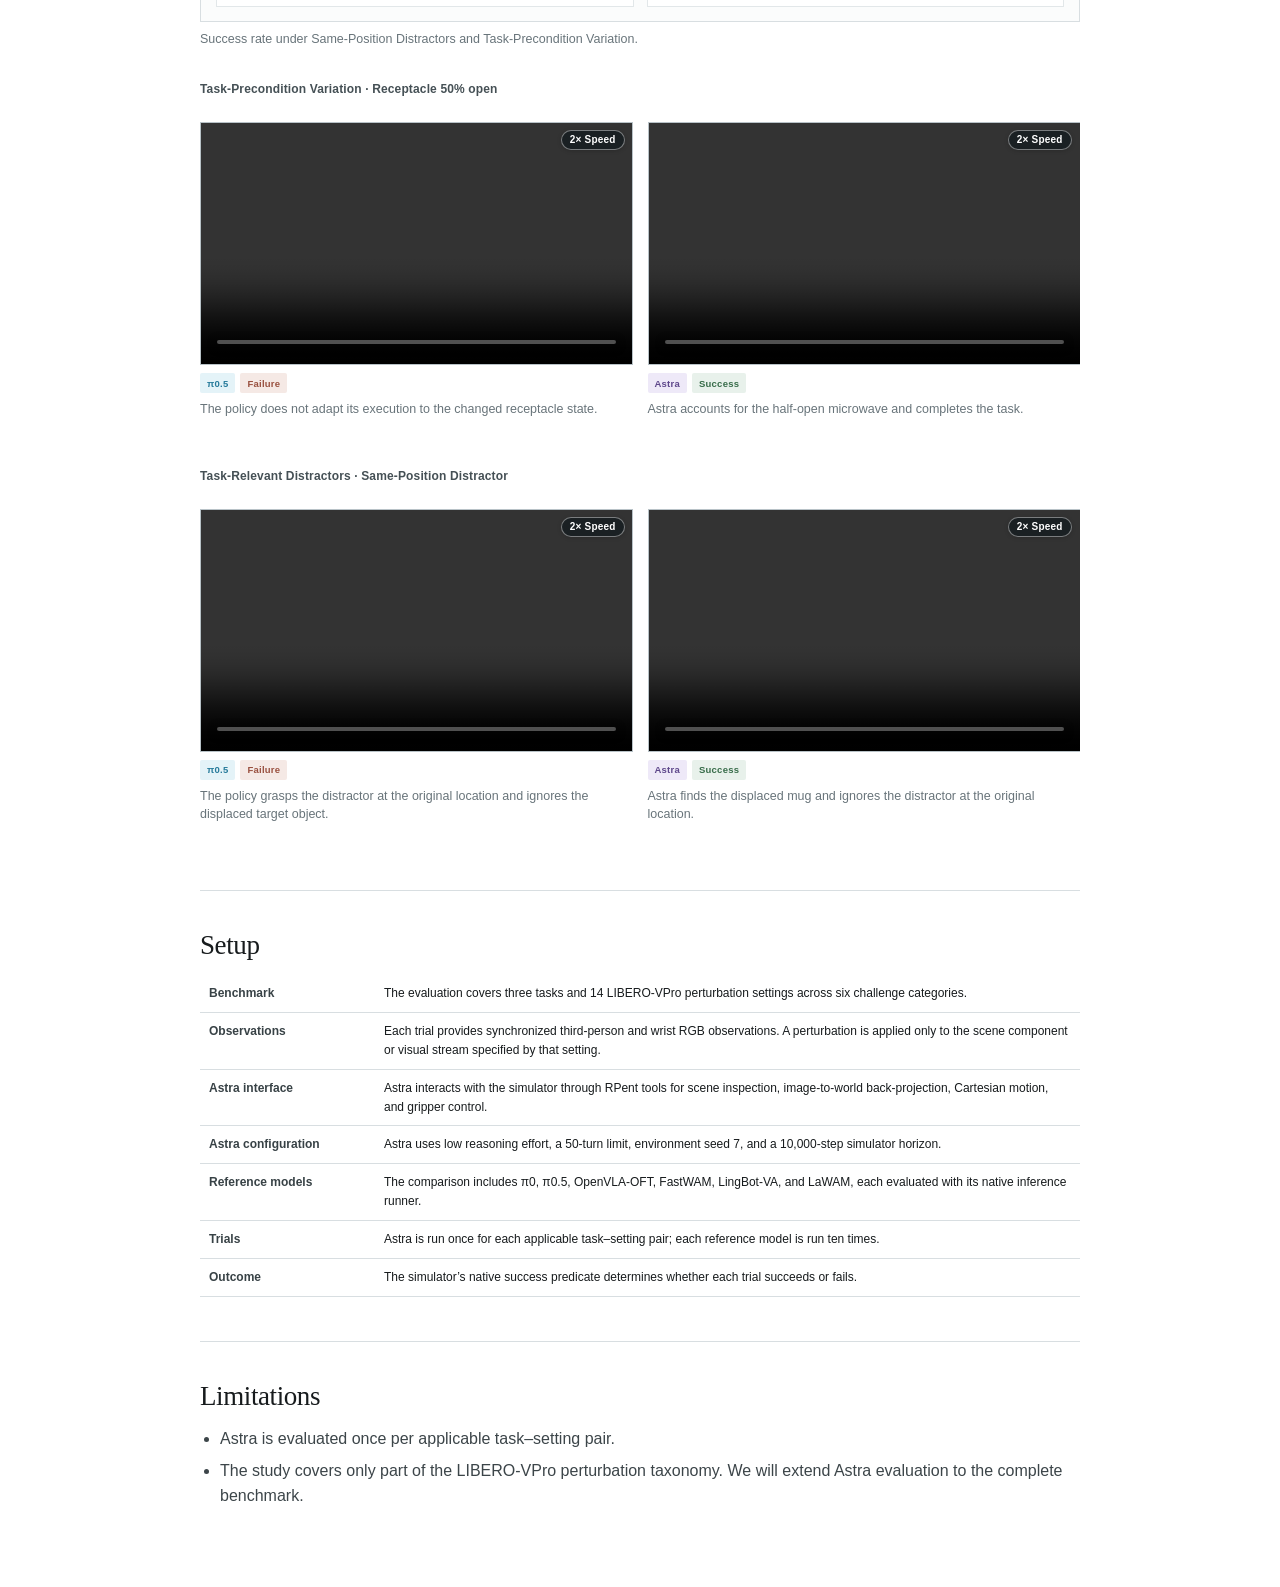
==== commit f4299b93: "Label Astra report videos with playback speed" ====
--- a/astra_libero-vpro.html
+++ b/astra_libero-vpro.html
@@ -6,7 +6,7 @@
   <title>GPT-6 Astra on LIBERO-VPro</title>
   <meta name="description" content="GPT-6 Astra evaluated on a targeted subset of LIBERO-VPro and compared with six robotic foundation models.">
   <link rel="canonical" href="https://huiqiongli.github.io/LIBERO-VPro/astra_libero-vpro.html">
-  <link rel="stylesheet" href="assets/css/libero-vpro-formal.css?v=20260929-roboharm-structure-v23">
+  <link rel="stylesheet" href="assets/css/libero-vpro-formal.css?v=20261012-video-speed-v24">
 </head>
 <body>
   <nav class="toc" aria-label="Contents">
@@ -118,6 +118,6 @@
       <li>The study covers only part of the LIBERO-VPro perturbation taxonomy. We will extend Astra evaluation to the complete benchmark.</li>
     </ul>
   </main>
-  <script src="assets/js/libero-vpro-formal.js?v=20260929-roboharm-structure-v23"></script>
+  <script src="assets/js/libero-vpro-formal.js?v=20261012-video-speed-v24"></script>
 </body>
 </html>
--- a/assets/css/libero-vpro-formal.css
+++ b/assets/css/libero-vpro-formal.css
@@ -50,6 +50,8 @@
 hr{height:1px;border:0;background:var(--line);margin:44px 0 38px}
 
 figure{margin:0}
+.video-with-speed-badge{position:relative}
+.video-speed-badge{position:absolute;z-index:4;top:8px;right:8px;padding:4px 8px;border:1px solid rgba(255,255,255,.42);border-radius:999px;background:rgba(20,27,31,.78);box-shadow:0 1px 4px rgba(0,0,0,.18);color:#fff;font-size:10px;font-weight:700;line-height:1;letter-spacing:.02em;pointer-events:none;backdrop-filter:blur(3px)}
 figcaption,.figcap{margin:8px 0 0;color:var(--muted);font-size:12.5px;line-height:1.46}
 video{display:block;width:100%;background:#111;border:1px solid var(--line-dark)}
 .setups{display:grid;grid-template-columns:repeat(3,1fr);gap:18px;margin:28px 0 31px}
